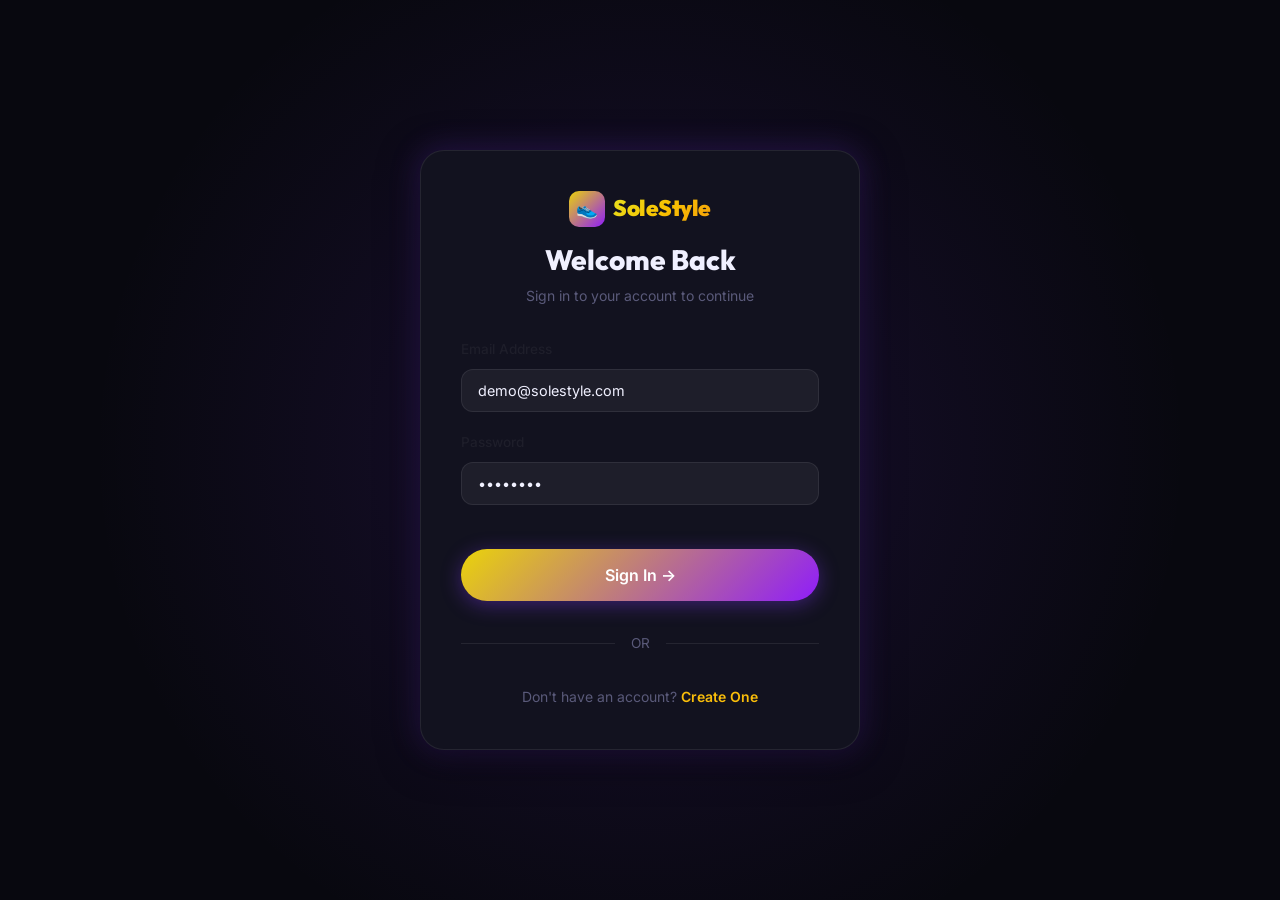
==== frontend/cart.html @ 06cd3f6c "Initial commit" ====
<!DOCTYPE html>
<html lang="en">
<head>
  <meta charset="UTF-8">
  <meta name="viewport" content="width=device-width, initial-scale=1.0">
  <title>SoleStyle — Step Into Style</title>
  <link rel="icon" href="data:image/svg+xml,<svg xmlns='http://www.w3.org/2000/svg' viewBox='0 0 100 100'><text y='.9em' font-size='90'>👟</text></svg>">
  <link rel="stylesheet" href="css/global.css">
  <link rel="stylesheet" href="css/navbar.css">
  <link rel="stylesheet" href="css/components.css">
  <style>
    .cart-layout {
      display: grid;
      grid-template-columns: 1fr 360px;
      gap: 2rem;
      margin-top: calc(var(--navbar-height) + 2rem);
      padding-bottom: 5rem;
    }

    .cart-items-list {
      display: flex;
      flex-direction: column;
      gap: 1.25rem;
    }

    @media (max-width: 900px) {
      .cart-layout { grid-template-columns: 1fr; }
    }
  </style>
</head>
<body>
  <!-- NAVBAR -->
  <nav class="navbar" id="navbar">
    <div class="container nav-inner">
      <a href="index.html" class="nav-brand"><div class="nav-brand-logo">👟</div><span class="nav-brand-name">SoleStyle</span></a>
      <div class="nav-search"><span class="nav-search-icon">🔍</span><input type="text" id="nav-search-input" class="nav-search-input" placeholder="Search shoes..."></div>
      <div class="nav-links">
        <a href="index.html" class="nav-link">Home</a>
        <a href="products.html" class="nav-link">Shop</a>
        <a href="products.html?category=men" class="nav-link">Men</a>
        <a href="products.html?category=women" class="nav-link">Women</a>
        <a href="products.html?is_new_arrival=true" class="nav-link">New Arrivals</a>
      </div>
      <div class="nav-actions">
        <a href="wishlist.html" class="nav-action-btn" title="Wishlist">❤️<span class="nav-badge" id="wishlist-badge" style="display:none">0</span></a>
        <a href="cart.html" class="nav-action-btn" title="Cart">🛒<span class="nav-badge" id="cart-badge" style="display:none">0</span></a>
        <div id="nav-user-area"></div>
        <button class="nav-hamburger" id="nav-hamburger"><span></span><span></span><span></span></button>
      </div>
    </div>
  </nav>
  <div class="nav-mobile" id="nav-mobile">
    <a href="index.html" class="nav-link">Home</a>
    <a href="products.html" class="nav-link">Shop All</a>
    <a href="wishlist.html" class="nav-link">❤️</a>
    <a href="cart.html" class="nav-link">🛒</a>
    <a href="orders.html" class="nav-link">Orders</a>
  </div>

  <div class="container">
    <div class="page-header" style="padding-bottom:1rem">
      <h1 style="font-family:'Outfit',sans-serif;font-weight:800">Your Shopping Cart</h1>
      <p style="color:var(--text-muted)">Review your selected items before proceeding to payment</p>
    </div>

    <div class="cart-layout">
      <!-- ITEMS -->
      <div>
        <div style="display:flex;justify-content:space-between;align-items:center;margin-bottom:1.25rem">
          <span id="items-count-label" style="font-weight:600;color:var(--text-secondary)">Cart Items</span>
          <button class="btn btn-ghost btn-sm" id="clear-cart-btn" style="color:var(--error);border-color:rgba(239,68,68,0.3)">Clear Cart</button>
        </div>

        <div class="cart-items-list" id="cart-items-list">
          <div class="skeleton" style="height:120px;border-radius:var(--radius-xl)"></div>
          <div class="skeleton" style="height:120px;border-radius:var(--radius-xl)"></div>
        </div>
      </div>

      <!-- SUMMARY -->
      <div>
        <div class="cart-summary">
          <div class="cart-summary-title">Order Summary</div>
          
          <div class="summary-row">
            <span>Subtotal</span>
            <span id="summary-subtotal">₹0</span>
          </div>
          <div class="summary-row">
            <span>Estimated Shipping</span>
            <span id="summary-shipping" style="color:var(--success)">FREE</span>
          </div>
          <div class="summary-row">
            <span>Taxes (Included)</span>
            <span>₹0</span>
          </div>

          <div class="divider"></div>

          <div class="summary-row total">
            <span>Total Amount</span>
            <span id="summary-total" style="color:var(--accent-secondary)">₹0</span>
          </div>

          <a href="checkout.html" class="btn btn-primary btn-block btn-lg" id="checkout-btn" style="margin-top:1.5rem">
            Proceed to Checkout →
          </a>

          <div style="text-align:center;margin-top:1.25rem">
            <a href="products.html" style="font-size:0.85rem;color:var(--text-muted)">← Continue Shopping</a>
          </div>
        </div>
      </div>
    </div>
  </div>

  <div id="toast-container"></div>

  <script src="js/api.js"></script>
  <script src="js/utils.js"></script>
  <script src="js/navbar.js"></script>
  <script>
    document.addEventListener('DOMContentLoaded', () => {
      initNavbar();
      if (requireAuth()) {
        loadCart();
      }
    });

    async function loadCart() {
      const container = document.getElementById('cart-items-list');
      try {
        const cart = await CartAPI.get();
        
        document.getElementById('items-count-label').textContent = `${cart.total_items} Item${cart.total_items !== 1 ? 's' : ''}`;
        document.getElementById('summary-subtotal').textContent = formatPrice(cart.subtotal);
        document.getElementById('summary-shipping').textContent = cart.subtotal >= 999 || cart.subtotal === 0 ? 'FREE' : formatPrice(99);
        const finalTotal = cart.subtotal >= 999 || cart.subtotal === 0 ? cart.subtotal : cart.subtotal + 99;
        document.getElementById('summary-total').textContent = formatPrice(finalTotal);

        if (!cart.items || cart.items.length === 0) {
          container.innerHTML = `
            <div class="empty-state">
              <div class="empty-icon">🛒</div>
              <h3>Your cart is empty</h3>
              <p>Looks like you haven't added any shoes yet.</p>
              <a href="products.html" class="btn btn-primary" style="margin-top:1.5rem">Explore Collection</a>
            </div>
          `;
          document.getElementById('checkout-btn').style.pointerEvents = 'none';
          document.getElementById('checkout-btn').style.opacity = '0.5';
          document.getElementById('clear-cart-btn').style.display = 'none';
          return;
        }

        document.getElementById('checkout-btn').style.pointerEvents = 'auto';
        document.getElementById('checkout-btn').style.opacity = '1';
        document.getElementById('clear-cart-btn').style.display = 'inline-block';

        container.innerHTML = cart.items.map(item => `
          <div class="cart-item">
            <img src="${item.image || FALLBACK_SHOE_IMAGE}" alt="${item.name}" class="cart-item-image" onerror="this.onerror=null;this.src=FALLBACK_SHOE_IMAGE">
            <div class="cart-item-details">
              <div class="cart-item-brand">${item.brand}</div>
              <h3 class="cart-item-name"><a href="product-detail.html?id=${item.product_id}">${item.name}</a></h3>
              <div class="cart-item-meta">
                <span>Size: <strong>${item.size}</strong></span>
                <span>Color: <strong>${item.color}</strong></span>
              </div>
              <div class="cart-item-actions">
                <div class="qty-control">
                  <button class="qty-btn" onclick="updateQty('${item.product_id}', '${item.size}', '${item.color}', ${item.quantity - 1})">-</button>
                  <span class="qty-display">${item.quantity}</span>
                  <button class="qty-btn" onclick="updateQty('${item.product_id}', '${item.size}', '${item.color}', ${item.quantity + 1})">+</button>
                </div>
                <div style="display:flex;align-items:center;gap:1.5rem">
                  <span style="font-family:'Outfit',sans-serif;font-weight:700;font-size:1.1rem;color:var(--text-primary)">${formatPrice(item.subtotal)}</span>
                  <button class="btn btn-ghost btn-sm" style="color:var(--error);padding:0.4rem 0.6rem" onclick="removeItem('${item.product_id}', '${item.size}', '${item.color}')" title="Remove">🗑️</button>
                </div>
              </div>
            </div>
          </div>
        `).join('');

      } catch (e) {
        container.innerHTML = `<div class="empty-state"><p>${e.message}</p></div>`;
      }
    }

    async function updateQty(productId, size, color, newQty) {
      if (newQty < 1) {
        return removeItem(productId, size, color);
      }
      try {
        await CartAPI.update(productId, size, color, newQty);
        await loadCart();
        updateCartBadge();
      } catch (e) {
        showToast(e.message, 'error');
      }
    }

    async function removeItem(productId, size, color) {
      try {
        await CartAPI.remove(productId, size, color);
        showToast('Item removed from cart', 'info');
        await loadCart();
        updateCartBadge();
      } catch (e) {
        showToast(e.message, 'error');
      }
    }

    document.getElementById('clear-cart-btn')?.addEventListener('click', async () => {
      if (!confirm('Are you sure you want to clear your cart?')) return;
      try {
        await CartAPI.clear();
        showToast('Cart cleared', 'info');
        await loadCart();
        updateCartBadge();
      } catch (e) {
        showToast(e.message, 'error');
      }
    });
  </script>
</body>
</html>
---- frontend/css/global.css ----
@import url('https://fonts.googleapis.com/css2?family=Outfit:wght@300;400;500;600;700;800;900&family=Inter:wght@300;400;500;600;700&display=swap');

/* ===== CSS CUSTOM PROPERTIES ===== */
:root {
  /* Colors */
  --bg-primary: #08080f;
  --bg-secondary: #0f0f1a;
  --bg-card: #12121f;
  --bg-card-hover: #1a1a2e;
  --bg-overlay: rgba(8, 8, 15, 0.85);

  /* Accent */
  --accent-primary: #eaea19;
  --accent-secondary: #fabe0a;
  --accent-gold: #f59e0b;
  --accent-gold-light: #fbbf24;
  --gradient-main: linear-gradient(135deg, #e5e221 0%, #f8c301 50%, #f59e0b 100%);
  --gradient-card: linear-gradient(145deg, rgba(124,58,237,0.15) 0%, rgba(168,85,247,0.05) 100%);
  --gradient-btn: linear-gradient(135deg, #ead30a, #8f1dfa);

  /* Text */
  --text-primary: #f0f0ff;
  --text-secondary: #a0a0c0;
  --text-muted: #5a5a7a;
  --text-accent: #c084fc;

  /* Border */
  --border: rgba(255, 255, 255, 0.08);
  --border-accent: rgba(124, 58, 237, 0.4);
  --border-glow: rgba(168, 85, 247, 0.5);

  /* Shadows */
  --shadow-sm: 0 2px 8px rgba(0, 0, 0, 0.3);
  --shadow-md: 0 4px 20px rgba(0, 0, 0, 0.4);
  --shadow-lg: 0 8px 40px rgba(0, 0, 0, 0.5);
  --shadow-glow: 0 0 30px rgba(124, 58, 237, 0.3);
  --shadow-glow-strong: 0 0 60px rgba(124, 58, 237, 0.5);
  --shadow-gold: 0 0 20px rgba(245, 158, 11, 0.3);

  /* Transitions */
  --transition-fast: 0.15s ease;
  --transition-med: 0.3s ease;
  --transition-slow: 0.5s ease;

  /* Border radius */
  --radius-sm: 8px;
  --radius-md: 12px;
  --radius-lg: 16px;
  --radius-xl: 24px;
  --radius-full: 9999px;

  /* Spacing */
  --container-max: 1400px;
  --navbar-height: 70px;

  /* Status */
  --success: #10b981;
  --warning: #f59e0b;
  --error: #ef4444;
  --info: #3b82f6;
}

/* ===== RESET & BASE ===== */
*, *::before, *::after {
  margin: 0;
  padding: 0;
  box-sizing: border-box;
}

html {
  scroll-behavior: smooth;
  font-size: 16px;
}

body {
  font-family: 'Inter', sans-serif;
  background-color: var(--bg-primary);
  color: var(--text-primary);
  line-height: 1.6;
  min-height: 100vh;
  overflow-x: hidden;
}

/* ===== SCROLLBAR ===== */
::-webkit-scrollbar { width: 6px; }
::-webkit-scrollbar-track { background: var(--bg-secondary); }
::-webkit-scrollbar-thumb { background: var(--accent-primary); border-radius: 3px; }
::-webkit-scrollbar-thumb:hover { background: var(--accent-secondary); }

/* ===== TYPOGRAPHY ===== */
h1, h2, h3, h4, h5, h6 {
  font-family: 'Outfit', sans-serif;
  font-weight: 700;
  line-height: 1.2;
  color: var(--text-primary);
}

h1 { font-size: clamp(2rem, 5vw, 4rem); }
h2 { font-size: clamp(1.5rem, 3vw, 2.5rem); }
h3 { font-size: clamp(1.2rem, 2vw, 1.8rem); }
h4 { font-size: 1.2rem; }
h5 { font-size: 1rem; }

p { color: var(--text-secondary); }
a { text-decoration: none; color: inherit; }
img { max-width: 100%; display: block; }
ul, ol { list-style: none; }

/* ===== CONTAINER ===== */
.container {
  width: 100%;
  max-width: var(--container-max);
  margin: 0 auto;
  padding: 0 1.5rem;
}

/* ===== SECTION ===== */
.section {
  padding: 5rem 0;
}

.section-header {
  text-align: center;
  margin-bottom: 3rem;
}

.section-badge {
  display: inline-block;
  padding: 0.4rem 1rem;
  background: rgba(124, 58, 237, 0.15);
  border: 1px solid var(--border-accent);
  border-radius: var(--radius-full);
  font-size: 0.75rem;
  font-weight: 600;
  color: var(--accent-secondary);
  letter-spacing: 1.5px;
  text-transform: uppercase;
  margin-bottom: 1rem;
}

.section-title {
  font-family: 'Outfit', sans-serif;
  font-size: clamp(1.8rem, 3vw, 2.5rem);
  font-weight: 800;
  margin-bottom: 0.75rem;
  background: var(--gradient-main);
  -webkit-background-clip: text;
  -webkit-text-fill-color: transparent;
  background-clip: text;
}

.section-subtitle {
  color: var(--text-secondary);
  font-size: 1rem;
  max-width: 500px;
  margin: 0 auto;
}

/* ===== GLASSMORPHISM ===== */
.glass {
  background: rgba(18, 18, 31, 0.7);
  backdrop-filter: blur(20px);
  -webkit-backdrop-filter: blur(20px);
  border: 1px solid var(--border);
  border-radius: var(--radius-lg);
}

.glass-strong {
  background: rgba(18, 18, 31, 0.9);
  backdrop-filter: blur(30px);
  -webkit-backdrop-filter: blur(30px);
  border: 1px solid rgba(124, 58, 237, 0.2);
}

/* ===== BUTTONS ===== */
.btn {
  display: inline-flex;
  align-items: center;
  justify-content: center;
  gap: 0.5rem;
  padding: 0.75rem 1.75rem;
  border: none;
  border-radius: var(--radius-full);
  font-family: 'Inter', sans-serif;
  font-size: 0.9rem;
  font-weight: 600;
  cursor: pointer;
  transition: all var(--transition-med);
  position: relative;
  overflow: hidden;
  white-space: nowrap;
  text-decoration: none;
}

.btn::before {
  content: '';
  position: absolute;
  inset: 0;
  background: rgba(255,255,255,0.1);
  opacity: 0;
  transition: opacity var(--transition-fast);
}
.btn:hover::before { opacity: 1; }

.btn-primary {
  background: var(--gradient-btn);
  color: #fff;
  box-shadow: 0 4px 20px rgba(124, 58, 237, 0.4);
}
.btn-primary:hover {
  transform: translateY(-2px);
  box-shadow: 0 8px 30px rgba(124, 58, 237, 0.6);
}

.btn-secondary {
  background: transparent;
  color: var(--text-primary);
  border: 1px solid var(--border-accent);
}
.btn-secondary:hover {
  background: rgba(124, 58, 237, 0.15);
  border-color: var(--border-glow);
  transform: translateY(-2px);
}

.btn-gold {
  background: linear-gradient(135deg, #f59e0b, #fbbf24);
  color: #000;
  box-shadow: 0 4px 20px rgba(245, 158, 11, 0.4);
}
.btn-gold:hover {
  transform: translateY(-2px);
  box-shadow: 0 8px 30px rgba(245, 158, 11, 0.6);
}

.btn-ghost {
  background: rgba(255,255,255,0.05);
  color: var(--text-secondary);
  border: 1px solid var(--border);
}
.btn-ghost:hover {
  background: rgba(255,255,255,0.1);
  color: var(--text-primary);
}

.btn-danger {
  background: rgba(239, 68, 68, 0.15);
  color: var(--error);
  border: 1px solid rgba(239, 68, 68, 0.3);
}
.btn-danger:hover {
  background: rgba(239, 68, 68, 0.25);
  transform: translateY(-1px);
}

.btn-sm { padding: 0.5rem 1.25rem; font-size: 0.8rem; }
.btn-lg { padding: 1rem 2.5rem; font-size: 1rem; }
.btn-icon { width: 2.5rem; height: 2.5rem; padding: 0; border-radius: 50%; }
.btn-block { width: 100%; }

.btn:disabled {
  opacity: 0.5;
  cursor: not-allowed;
  transform: none !important;
}

/* ===== BADGES ===== */
.badge {
  display: inline-flex;
  align-items: center;
  padding: 0.35rem 0.85rem;
  border-radius: var(--radius-full);
  font-size: 0.72rem;
  font-weight: 800;
  letter-spacing: 0.6px;
  text-transform: uppercase;
  background: rgba(10, 10, 20, 0.88);
  backdrop-filter: blur(12px);
  -webkit-backdrop-filter: blur(12px);
  box-shadow: 0 4px 14px rgba(0, 0, 0, 0.6);
  z-index: 2;
}

.badge-sale { color: #ff4d4d; border: 1.5px solid #ff4d4d; }
.badge-new { color: #10b981; border: 1.5px solid #10b981; }
.badge-featured { color: #fbbf24; border: 1.5px solid #fbbf24; }

/* ===== FORMS ===== */
.form-group {
  margin-bottom: 1.25rem;
}

.form-label {
  display: block;
  font-size: 0.85rem;
  font-weight: 500;
  color:  rgba(255,255,255,0.05);
  margin-bottom: 0.5rem;
}

.form-control {
  width: 100%;
  padding: 0.75rem 1rem;
  background: rgba(255,255,255,0.05);
  border: 1px solid var(--border);
  border-radius: var(--radius-md);
  color: var(--text-primary);
  font-family: 'Inter', sans-serif;
  font-size: 0.9rem;
  transition: all var(--transition-fast);
  outline: none;
}

.form-control:focus {
  border-color: var(--accent-primary);
  background-color: rgba(124, 58, 237, 0.08);
  box-shadow: 0 0 0 3px rgba(124, 58, 237, 0.15);
}

.form-control::placeholder { color: var(--bg-primary); }

select.form-control option {
    background-color: var(--bg-card);
    color: #ffffff;
}

select.form-control {
  cursor: pointer;
  appearance: none;
  background-image: url("data:image/svg+xml,%3Csvg xmlns='http://www.w3.org/2000/svg' width='12' height='8' viewBox='0 0 12 8'%3E%3Cpath d='M1 1l5 5 5-5' stroke='%237c3aed' stroke-width='2' fill='none' stroke-linecap='round'/%3E%3C/svg%3E");
  background-repeat: no-repeat;
  background-position: right 1rem center;
  padding-right: 2.5rem;
  background-color: rgba(255,255,255,0.05)
}

/* ===== DIVIDER ===== */
.divider {
  height: 1px;
  background: var(--border);
  margin: 1.5rem 0;
}

.divider-text {
  display: flex;
  align-items: center;
  gap: 1rem;
  color: var(--text-muted);
  font-size: 0.85rem;
}
.divider-text::before, .divider-text::after {
  content: '';
  flex: 1;
  height: 1px;
  background: var(--border);
}

/* ===== LOADING STATES ===== */
.skeleton {
  background: linear-gradient(90deg, var(--bg-card) 25%, rgba(255,255,255,0.05) 50%, var(--bg-card) 75%);
  background-size: 200% 100%;
  animation: skeleton-shimmer 1.5s infinite;
  border-radius: var(--radius-md);
}

@keyframes skeleton-shimmer {
  0% { background-position: 200% 0; }
  100% { background-position: -200% 0; }
}

.spinner {
  width: 2rem;
  height: 2rem;
  border: 2px solid var(--border);
  border-top-color: var(--accent-primary);
  border-radius: 50%;
  animation: spin 0.8s linear infinite;
}

@keyframes spin {
  to { transform: rotate(360deg); }
}

/* ===== EMPTY STATE ===== */
.empty-state {
  text-align: center;
  padding: 4rem 2rem;
  color: var(--text-muted);
}
.empty-state .empty-icon {
  font-size: 4rem;
  margin-bottom: 1rem;
  opacity: 0.4;
}
.empty-state h3 {
  color: var(--text-secondary);
  margin-bottom: 0.5rem;
}

/* ===== TOAST NOTIFICATIONS ===== */
#toast-container {
  position: fixed;
  bottom: 2rem;
  right: 2rem;
  z-index: 10000;
  display: flex;
  flex-direction: column;
  gap: 0.75rem;
  pointer-events: none;
}

.toast {
  display: flex;
  align-items: center;
  gap: 0.75rem;
  padding: 1rem 1.25rem;
  background: var(--bg-card);
  border: 1px solid var(--border);
  border-radius: var(--radius-md);
  box-shadow: var(--shadow-lg);
  backdrop-filter: blur(20px);
  pointer-events: all;
  min-width: 280px;
  max-width: 380px;
  animation: toast-slide-in 0.4s cubic-bezier(0.34, 1.56, 0.64, 1);
  transition: all var(--transition-med);
}

.toast.toast-out {
  animation: toast-slide-out 0.3s ease forwards;
}

.toast-icon { font-size: 1.25rem; flex-shrink: 0; }
.toast-message { font-size: 0.875rem; font-weight: 500; color: var(--text-primary); flex: 1; }

.toast-success { border-left: 3px solid var(--success); }
.toast-error { border-left: 3px solid var(--error); }
.toast-warning { border-left: 3px solid var(--warning); }
.toast-info { border-left: 3px solid var(--info); }

@keyframes toast-slide-in {
  from { transform: translateX(120%); opacity: 0; }
  to { transform: translateX(0); opacity: 1; }
}

@keyframes toast-slide-out {
  to { transform: translateX(120%); opacity: 0; }
}

/* ===== MODAL ===== */
.modal-overlay {
  position: fixed;
  inset: 0;
  background: rgba(0,0,0,0.7);
  backdrop-filter: blur(8px);
  z-index: 5000;
  display: flex;
  align-items: center;
  justify-content: center;
  padding: 1rem;
  opacity: 0;
  visibility: hidden;
  transition: all var(--transition-med);
}

.modal-overlay.active {
  opacity: 1;
  visibility: visible;
}

.modal {
  background: var(--bg-card);
  border: 1px solid var(--border);
  border-radius: var(--radius-xl);
  padding: 2rem;
  width: 100%;
  max-width: 500px;
  box-shadow: var(--shadow-lg), var(--shadow-glow);
  transform: scale(0.9) translateY(20px);
  transition: transform var(--transition-med);
}

.modal-overlay.active .modal {
  transform: scale(1) translateY(0);
}

.modal-header {
  display: flex;
  align-items: center;
  justify-content: space-between;
  margin-bottom: 1.5rem;
}

.modal-close {
  background: none;
  border: none;
  color: var(--text-muted);
  cursor: pointer;
  font-size: 1.25rem;
  padding: 0.25rem;
  border-radius: 50%;
  transition: all var(--transition-fast);
}
.modal-close:hover { color: var(--text-primary); background: rgba(255,255,255,0.08); }

/* ===== STAR RATING ===== */
.stars {
  display: inline-flex;
  gap: 2px;
  color: var(--accent-gold);
}
.star-empty { color: var(--text-muted); }

/* ===== PAGE HEADER ===== */
.page-header {
  padding: 6rem 0 3rem;
  text-align: center;
  position: relative;
  overflow: hidden;
}

.page-header::before {
  content: '';
  position: absolute;
  top: 0;
  left: 50%;
  transform: translateX(-50%);
  width: 600px;
  height: 300px;
  background: radial-gradient(ellipse at center, rgba(124,58,237,0.15) 0%, transparent 70%);
  pointer-events: none;
}

/* ===== BREADCRUMB ===== */
.breadcrumb {
  display: flex;
  align-items: center;
  gap: 0.5rem;
  font-size: 0.85rem;
  color: var(--text-muted);
  margin-bottom: 1rem;
  justify-content: center;
}
.breadcrumb a { color: var(--text-muted); transition: color var(--transition-fast); }
.breadcrumb a:hover { color: var(--accent-secondary); }
.breadcrumb span { color: var(--text-primary); }

/* ===== GRID ===== */
.grid-2 { display: grid; grid-template-columns: repeat(2, 1fr); gap: 1.5rem; }
.grid-3 { display: grid; grid-template-columns: repeat(3, 1fr); gap: 1.5rem; }
.grid-4 { display: grid; grid-template-columns: repeat(4, 1fr); gap: 1.5rem; }

/* ===== PRICE DISPLAY ===== */
.price-group {
  display: flex;
  align-items: baseline;
  gap: 0.5rem;
  flex-wrap: wrap;
}
.price-current {
  font-size: 1.25rem;
  font-weight: 700;
  font-family: 'Outfit', sans-serif;
  color: var(--text-primary);
}
.price-original {
  font-size: 0.9rem;
  color: var(--text-muted);
  text-decoration: line-through;
}
.price-discount {
  font-size: 0.8rem;
  font-weight: 600;
  color: var(--success);
}

/* ===== STATUS BADGES ===== */
.status-confirmed { color: var(--info); background: rgba(59,130,246,0.1); border: 1px solid rgba(59,130,246,0.3); }
.status-shipped { color: var(--accent-gold); background: rgba(245,158,11,0.1); border: 1px solid rgba(245,158,11,0.3); }
.status-delivered { color: var(--success); background: rgba(16,185,129,0.1); border: 1px solid rgba(16,185,129,0.3); }
.status-cancelled { color: var(--error); background: rgba(239,68,68,0.1); border: 1px solid rgba(239,68,68,0.3); }
.status-pending { color: var(--text-secondary); background: rgba(160,160,192,0.1); border: 1px solid rgba(160,160,192,0.3); }

/* ===== FOOTER ===== */
footer {
  background: var(--bg-secondary);
  border-top: 1px solid var(--border);
  padding: 4rem 0 2rem;
  margin-top: 5rem;
}

.footer-grid {
  display: grid;
  grid-template-columns: 2fr 1fr 1fr 1fr;
  gap: 3rem;
  margin-bottom: 3rem;
}

.footer-brand h3 {
  font-family: 'Outfit', sans-serif;
  font-size: 1.75rem;
  font-weight: 900;
  background: var(--gradient-main);
  -webkit-background-clip: text;
  -webkit-text-fill-color: transparent;
  background-clip: text;
  margin-bottom: 0.75rem;
}

.footer-brand p {
  color: var(--text-muted);
  font-size: 0.9rem;
  line-height: 1.7;
  max-width: 280px;
}

.footer-col h4 {
  font-size: 0.9rem;
  font-weight: 600;
  color: var(--text-primary);
  text-transform: uppercase;
  letter-spacing: 1px;
  margin-bottom: 1.25rem;
}

.footer-col ul li { margin-bottom: 0.6rem; }
.footer-col ul li a {
  color: var(--text-muted);
  font-size: 0.875rem;
  transition: color var(--transition-fast);
}
.footer-col ul li a:hover { color: var(--accent-secondary); }

.footer-bottom {
  border-top: 1px solid var(--border);
  padding-top: 2rem;
  display: flex;
  align-items: center;
  justify-content: space-between;
  color: var(--text-muted);
  font-size: 0.8rem;
  flex-wrap: wrap;
  gap: 1rem;
}

/* ===== RESPONSIVE ===== */
@media (max-width: 1024px) {
  .footer-grid { grid-template-columns: 1fr 1fr; gap: 2rem; }
  .grid-4 { grid-template-columns: repeat(2, 1fr); }
}

@media (max-width: 768px) {
  .grid-2, .grid-3 { grid-template-columns: 1fr; }
  .footer-grid { grid-template-columns: 1fr; }
  .footer-bottom { flex-direction: column; text-align: center; }
  .section { padding: 3rem 0; }
}

/* ===== ANIMATIONS ===== */
@keyframes fade-in-up {
  from { opacity: 0; transform: translateY(30px); }
  to { opacity: 1; transform: translateY(0); }
}

@keyframes fade-in {
  from { opacity: 0; }
  to { opacity: 1; }
}

@keyframes float {
  0%, 100% { transform: translateY(0); }
  50% { transform: translateY(-10px); }
}

@keyframes pulse-glow {
  0%, 100% { box-shadow: 0 0 20px rgba(124,58,237,0.3); }
  50% { box-shadow: 0 0 40px rgba(124,58,237,0.6); }
}

.animate-fade-up {
  animation: fade-in-up 0.6s ease forwards;
}

.animate-float {
  animation: float 3s ease-in-out infinite;
}
---- frontend/css/navbar.css ----
/* ===== NAVBAR ===== */
.navbar {
  position: fixed;
  top: 0;
  left: 0;
  right: 0;
  z-index: 1000;
  height: var(--navbar-height);
  background: rgba(8, 8, 15, 0.85);
  backdrop-filter: blur(24px);
  -webkit-backdrop-filter: blur(24px);
  border-bottom: 1px solid var(--border);
  transition: all var(--transition-med);
}

.navbar.scrolled {
  background: rgba(8, 8, 15, 0.97);
  box-shadow: 0 4px 30px rgba(0, 0, 0, 0.5);
}

.nav-inner {
  height: 100%;
  display: flex;
  align-items: center;
  justify-content: space-between;
  gap: 2rem;
}

/* Brand */
.nav-brand {
  display: flex;
  align-items: center;
  gap: 0.5rem;
  text-decoration: none;
  flex-shrink: 0;
}

.nav-brand-logo {
  width: 36px;
  height: 36px;
  background: var(--gradient-btn);
  border-radius: 10px;
  display: flex;
  align-items: center;
  justify-content: center;
  font-size: 1.1rem;
}

.nav-brand-name {
  font-family: 'Outfit', sans-serif;
  font-size: 1.4rem;
  font-weight: 900;
  background: var(--gradient-main);
  -webkit-background-clip: text;
  -webkit-text-fill-color: transparent;
  background-clip: text;
  letter-spacing: -0.5px;
}

/* Search */
.nav-search {
  flex: 1;
  max-width: 420px;
  position: relative;
}

.nav-search-input {
  width: 100%;
  padding: 0.6rem 1rem 0.6rem 2.75rem;
  background: rgba(255,255,255,0.05);
  border: 1px solid var(--border);
  border-radius: var(--radius-full);
  color: var(--text-primary);
  font-size: 0.875rem;
  font-family: 'Inter', sans-serif;
  transition: all var(--transition-fast);
  outline: none;
}

.nav-search-input:focus {
  border-color: var(--accent-primary);
  background: rgba(124, 58, 237, 0.08);
  box-shadow: 0 0 0 3px rgba(124, 58, 237, 0.12);
}

.nav-search-icon {
  position: absolute;
  left: 0.9rem;
  top: 50%;
  transform: translateY(-50%);
  color: var(--text-muted);
  font-size: 0.9rem;
  pointer-events: none;
}

/* Nav Links */
.nav-links {
  display: flex;
  align-items: center;
  gap: 0.25rem;
}

.nav-link {
  padding: 0.5rem 0.9rem;
  color: var(--text-secondary);
  font-size: 0.875rem;
  font-weight: 500;
  border-radius: var(--radius-md);
  transition: all var(--transition-fast);
  position: relative;
}

.nav-link:hover, .nav-link.active {
  color: var(--text-primary);
  background: rgba(255,255,255,0.06);
}

.nav-link.active::after {
  content: '';
  position: absolute;
  bottom: 4px;
  left: 50%;
  transform: translateX(-50%);
  width: 4px;
  height: 4px;
  background: var(--accent-secondary);
  border-radius: 50%;
}

/* Nav Actions */
.nav-actions {
  display: flex;
  align-items: center;
  gap: 0.5rem;
}

.nav-action-btn {
  position: relative;
  width: 40px;
  height: 40px;
  display: flex;
  align-items: center;
  justify-content: center;
  background: rgba(255,255,255,0.04);
  border: 1px solid var(--border);
  border-radius: var(--radius-md);
  color: var(--text-secondary);
  font-size: 1rem;
  cursor: pointer;
  transition: all var(--transition-fast);
  text-decoration: none;
}

.nav-action-btn:hover {
  color: var(--text-primary);
  background: rgba(255,255,255,0.09);
  border-color: var(--border-accent);
}

.nav-badge {
  position: absolute;
  top: -5px;
  right: -5px;
  min-width: 18px;
  height: 18px;
  background: var(--gradient-btn);
  border-radius: 10px;
  font-size: 0.65rem;
  font-weight: 700;
  color: #fff;
  display: flex;
  align-items: center;
  justify-content: center;
  padding: 0 4px;
  border: 2px solid var(--bg-primary);
  transition: transform var(--transition-fast);
}

.nav-action-btn:hover .nav-badge {
  transform: scale(1.2);
}

/* User menu */
.nav-user-menu {
  position: relative;
}

.nav-user-btn {
  display: flex;
  align-items: center;
  gap: 0.5rem;
  padding: 0.4rem 0.75rem;
  background: rgba(124,58,237,0.12);
  border: 1px solid var(--border-accent);
  border-radius: var(--radius-full);
  color: var(--text-primary);
  font-size: 0.85rem;
  font-weight: 500;
  cursor: pointer;
  transition: all var(--transition-fast);
}

.nav-user-btn:hover {
  background: rgba(124,58,237,0.25);
  box-shadow: var(--shadow-glow);
}

.nav-user-avatar {
  width: 28px;
  height: 28px;
  background: var(--gradient-btn);
  border-radius: 50%;
  display: flex;
  align-items: center;
  justify-content: center;
  font-size: 0.75rem;
  font-weight: 700;
  color: #fff;
}

.nav-dropdown {
  position: absolute;
  top: calc(100% + 0.75rem);
  right: 0;
  background: var(--bg-card);
  border: 1px solid var(--border);
  border-radius: var(--radius-lg);
  padding: 0.5rem;
  min-width: 180px;
  box-shadow: var(--shadow-lg);
  opacity: 0;
  visibility: hidden;
  transform: translateY(-10px);
  transition: all var(--transition-fast);
  z-index: 100;
}

.nav-user-menu:hover .nav-dropdown,
.nav-user-menu.open .nav-dropdown {
  opacity: 1;
  visibility: visible;
  transform: translateY(0);
}

.nav-dropdown-item {
  display: flex;
  align-items: center;
  gap: 0.65rem;
  padding: 0.6rem 0.85rem;
  color: var(--text-secondary);
  font-size: 0.875rem;
  border-radius: var(--radius-sm);
  transition: all var(--transition-fast);
  cursor: pointer;
}

.nav-dropdown-item:hover {
  color: var(--text-primary);
  background: rgba(255,255,255,0.06);
}

.nav-dropdown-divider {
  height: 1px;
  background: var(--border);
  margin: 0.3rem 0;
}

/* Auth buttons (when not logged in) */
.nav-auth-btns {
  display: flex;
  align-items: center;
  gap: 0.5rem;
}

/* Hamburger */
.nav-hamburger {
  display: none;
  flex-direction: column;
  gap: 5px;
  cursor: pointer;
  padding: 0.25rem;
  background: none;
  border: none;
}

.nav-hamburger span {
  display: block;
  width: 22px;
  height: 2px;
  background: var(--text-primary);
  border-radius: 2px;
  transition: all var(--transition-fast);
}

.nav-hamburger.open span:nth-child(1) { transform: rotate(45deg) translate(5px, 5px); }
.nav-hamburger.open span:nth-child(2) { opacity: 0; }
.nav-hamburger.open span:nth-child(3) { transform: rotate(-45deg) translate(5px, -5px); }

/* Mobile Menu */
.nav-mobile {
  position: fixed;
  inset: var(--navbar-height) 0 0 0;
  background: rgba(8, 8, 15, 0.97);
  backdrop-filter: blur(24px);
  z-index: 999;
  padding: 2rem 1.5rem;
  display: flex;
  flex-direction: column;
  gap: 1rem;
  transform: translateX(100%);
  transition: transform var(--transition-med);
  overflow-y: auto;
}

.nav-mobile.open {
  transform: translateX(0);
}

.nav-mobile .nav-link {
  font-size: 1.1rem;
  padding: 0.75rem 1rem;
  border-radius: var(--radius-md);
  width: 100%;
}

@media (max-width: 1024px) {
  .nav-links { display: none; }
  .nav-search { max-width: 280px; }
}

@media (max-width: 768px) {
  .nav-search { display: none; }
  .nav-hamburger { display: flex; }
  .nav-auth-btns .btn-secondary { display: none; }
}
---- frontend/css/components.css ----
/* ===== PRODUCT CARD ===== */
.product-card {
  background: var(--bg-card);
  border: 1px solid var(--border);
  border-radius: var(--radius-xl);
  overflow: hidden;
  transition: all var(--transition-med);
  position: relative;
  display: flex;
  flex-direction: column;
  cursor: pointer;
}

.product-card:hover {
  border-color: var(--border-accent);
  transform: translateY(-6px);
  box-shadow: var(--shadow-glow), 0 20px 40px rgba(0,0,0,0.4);
}

.product-card-image {
  position: relative;
  aspect-ratio: 1;
  overflow: hidden;
  background: var(--bg-secondary);
}

.product-card-image img {
  width: 100%;
  height: 100%;
  object-fit: cover;
  transition: transform 0.5s ease;
}

.product-card:hover .product-card-image img {
  transform: scale(1.08);
}

.product-card-badges {
  position: absolute;
  top: 0.75rem;
  left: 0.75rem;
  display: flex;
  flex-direction: column;
  gap: 0.35rem;
  z-index: 1;
}

.product-card-actions {
  position: absolute;
  top: 0.75rem;
  right: 0.75rem;
  display: flex;
  flex-direction: column;
  gap: 0.5rem;
  opacity: 0;
  transform: translateX(10px);
  transition: all var(--transition-med);
  z-index: 1;
}

.product-card:hover .product-card-actions {
  opacity: 1;
  transform: translateX(0);
}

.product-action-btn {
  width: 36px;
  height: 36px;
  background: rgba(18, 18, 31, 0.85);
  border: 1px solid var(--border);
  border-radius: 50%;
  display: flex;
  align-items: center;
  justify-content: center;
  color: var(--text-secondary);
  font-size: 0.9rem;
  cursor: pointer;
  transition: all var(--transition-fast);
  backdrop-filter: blur(10px);
  text-decoration: none;
}

.product-action-btn:hover {
  color: var(--accent-secondary);
  border-color: var(--border-accent);
  background: rgba(124, 58, 237, 0.15);
}

.product-action-btn.wishlisted {
  color: #ef4444;
  border-color: rgba(239,68,68,0.4);
  background: rgba(239,68,68,0.1);
}

.product-card-body {
  padding: 1rem 1.25rem 1.25rem;
  flex: 1;
  display: flex;
  flex-direction: column;
  gap: 0.5rem;
}

.product-card-brand {
  font-size: 0.75rem;
  font-weight: 600;
  color: var(--accent-secondary);
  text-transform: uppercase;
  letter-spacing: 1px;
}

.product-card-name {
  font-family: 'Outfit', sans-serif;
  font-size: 1rem;
  font-weight: 600;
  color: var(--text-primary);
  white-space: nowrap;
  overflow: hidden;
  text-overflow: ellipsis;
}

.product-card-rating {
  display: flex;
  align-items: center;
  gap: 0.4rem;
  font-size: 0.8rem;
  color: var(--text-muted);
}

.product-card-sizes {
  display: flex;
  flex-wrap: wrap;
  gap: 0.3rem;
  margin-top: 0.25rem;
}

.size-pill {
  padding: 0.2rem 0.55rem;
  font-size: 0.7rem;
  font-weight: 500;
  background: rgba(255,255,255,0.04);
  border: 1px solid var(--border);
  border-radius: 4px;
  color: var(--text-muted);
  cursor: pointer;
  transition: all var(--transition-fast);
}

.size-pill:hover, .size-pill.selected {
  background: rgba(124, 58, 237, 0.15);
  border-color: var(--accent-primary);
  color: var(--accent-secondary);
}

.product-card-footer {
  display: flex;
  align-items: center;
  justify-content: space-between;
  margin-top: auto;
  padding-top: 0.75rem;
  border-top: 1px solid var(--border);
}

.product-card-add-btn {
  width: 36px;
  height: 36px;
  background: var(--gradient-btn);
  border: none;
  border-radius: 50%;
  display: flex;
  align-items: center;
  justify-content: center;
  color: #fff;
  font-size: 1.1rem;
  cursor: pointer;
  transition: all var(--transition-fast);
  box-shadow: 0 4px 15px rgba(124,58,237,0.4);
}

.product-card-add-btn:hover {
  transform: scale(1.15);
  box-shadow: 0 6px 20px rgba(124,58,237,0.6);
}

/* ===== PRODUCTS GRID ===== */
.products-grid {
  display: grid;
  grid-template-columns: repeat(auto-fill, minmax(260px, 1fr));
  gap: 1.5rem;
}

/* ===== FILTER SIDEBAR ===== */
.filter-sidebar {
  background: var(--bg-card);
  border: 1px solid var(--border);
  border-radius: var(--radius-xl);
  padding: 1.5rem;
  position: sticky;
  top: calc(var(--navbar-height) + 1.5rem);
  max-height: calc(100vh - var(--navbar-height) - 3rem);
  overflow-y: auto;
}

.filter-title {
  font-family: 'Outfit', sans-serif;
  font-size: 1rem;
  font-weight: 700;
  color: var(--text-primary);
  margin-bottom: 1.25rem;
  display: flex;
  align-items: center;
  justify-content: space-between;
}

.filter-section {
  margin-bottom: 1.5rem;
  padding-bottom: 1.5rem;
  border-bottom: 1px solid var(--border);
}

.filter-section:last-child {
  border-bottom: none;
  margin-bottom: 0;
}

.filter-section-title {
  font-size: 0.8rem;
  font-weight: 600;
  color: var(--text-secondary);
  text-transform: uppercase;
  letter-spacing: 1px;
  margin-bottom: 0.75rem;
}

.price-range-inputs {
    display: grid;
    grid-template-columns: minmax(0, 1fr) auto minmax(0, 1fr);
    align-items: center;
    gap: 8px;
    width: 100%;
    box-sizing: border-box;
}

.price-range-inputs input {
    width: 100%;
    min-width: 0;
    max-width: 100%;
    box-sizing: border-box;
}

.price-range-inputs span {
    flex-shrink: 0;
}

#apply-price {
    width: 100%;
    max-width: 100%;
    box-sizing: border-box;
}

.filter-option {
  display: flex;
  align-items: center;
  gap: 0.6rem;
  padding: 0.4rem 0;
  cursor: pointer;
  transition: color var(--transition-fast);
}

.filter-option:hover { color: var(--accent-secondary); }

.filter-option input[type="checkbox"],
.filter-option input[type="radio"] {
  width: 16px;
  height: 16px;
  accent-color: var(--accent-primary);
  cursor: pointer;
}

.filter-option label {
  font-size: 0.875rem;
  color: var(--text-secondary);
  cursor: pointer;
  flex: 1;
}

.filter-option input:checked + label { color: var(--text-primary); }

/* Price Range */
.price-range-inputs {
  display: flex;
  gap: 0.5rem;
  align-items: center;
  margin-top: 0.5rem;
}

.price-range-inputs input {
  flex: 1;
  padding: 0.5rem;
  background: rgba(255,255,255,0.04);
  border: 1px solid var(--border);
  border-radius: var(--radius-sm);
  color: var(--text-primary);
  font-size: 0.8rem;
  outline: none;
  text-align: center;
  transition: border-color var(--transition-fast);
}

.price-range-inputs input:focus { border-color: var(--accent-primary); }

/* Size grid filter */
.size-filter-grid {
  display: grid;
  grid-template-columns: repeat(4, 1fr);
  gap: 0.4rem;
}

.size-filter-btn {
  padding: 0.4rem;
  text-align: center;
  font-size: 0.8rem;
  font-weight: 500;
  background: rgba(255,255,255,0.04);
  border: 1px solid var(--border);
  border-radius: var(--radius-sm);
  color: var(--text-secondary);
  cursor: pointer;
  transition: all var(--transition-fast);
}

.size-filter-btn:hover, .size-filter-btn.active {
  background: rgba(124,58,237,0.15);
  border-color: var(--accent-primary);
  color: var(--accent-secondary);
}

/* ===== ORDER CARD ===== */
.order-card {
  background: var(--bg-card);
  border: 1px solid var(--border);
  border-radius: var(--radius-xl);
  padding: 1.5rem;
  transition: all var(--transition-med);
}

.order-card:hover {
  border-color: var(--border-accent);
  box-shadow: var(--shadow-glow);
}

.order-card-header {
  display: flex;
  align-items: center;
  justify-content: space-between;
  margin-bottom: 1rem;
  flex-wrap: wrap;
  gap: 0.75rem;
}

.order-id {
  font-family: 'Outfit', sans-serif;
  font-size: 0.875rem;
  font-weight: 600;
  color: var(--accent-secondary);
}

.order-date {
  font-size: 0.8rem;
  color: var(--text-muted);
}

.order-status {
  padding: 0.3rem 0.85rem;
  border-radius: var(--radius-full);
  font-size: 0.75rem;
  font-weight: 600;
  text-transform: uppercase;
  letter-spacing: 0.5px;
}

.order-items-preview {
  display: flex;
  gap: 0.5rem;
  margin-bottom: 1rem;
  overflow: hidden;
}

.order-item-thumb {
  width: 60px;
  height: 60px;
  border-radius: var(--radius-md);
  object-fit: cover;
  background: var(--bg-secondary);
  border: 1px solid var(--border);
  flex-shrink: 0;
}

.order-card-footer {
  display: flex;
  align-items: center;
  justify-content: space-between;
  padding-top: 1rem;
  border-top: 1px solid var(--border);
  flex-wrap: wrap;
  gap: 0.75rem;
}

/* ===== CART ===== */
.cart-item {
  display: flex;
  gap: 1.25rem;
  padding: 1.25rem;
  background: var(--bg-card);
  border: 1px solid var(--border);
  border-radius: var(--radius-xl);
  align-items: flex-start;
  transition: all var(--transition-med);
}

.cart-item:hover {
  border-color: var(--border-accent);
}

.cart-item-image {
  width: 90px;
  height: 90px;
  border-radius: var(--radius-md);
  object-fit: cover;
  background: var(--bg-secondary);
  flex-shrink: 0;
}

.cart-item-details {
  flex: 1;
  min-width: 0;
}

.cart-item-brand {
  font-size: 0.75rem;
  font-weight: 600;
  color: var(--accent-secondary);
  text-transform: uppercase;
  letter-spacing: 1px;
}

.cart-item-name {
  font-family: 'Outfit', sans-serif;
  font-size: 1rem;
  font-weight: 600;
  color: var(--text-primary);
  margin: 0.2rem 0 0.4rem;
}

.cart-item-meta {
  font-size: 0.8rem;
  color: var(--text-muted);
  display: flex;
  gap: 1rem;
}

.cart-item-actions {
  display: flex;
  align-items: center;
  justify-content: space-between;
  margin-top: 0.75rem;
  flex-wrap: wrap;
  gap: 0.75rem;
}

/* Quantity control */
.qty-control {
  display: flex;
  align-items: center;
  gap: 0;
  background: rgba(255,255,255,0.04);
  border: 1px solid var(--border);
  border-radius: var(--radius-md);
  overflow: hidden;
}

.qty-btn {
  width: 32px;
  height: 32px;
  display: flex;
  align-items: center;
  justify-content: center;
  background: none;
  border: none;
  color: var(--text-secondary);
  cursor: pointer;
  font-size: 1rem;
  transition: all var(--transition-fast);
}

.qty-btn:hover {
  background: rgba(124,58,237,0.15);
  color: var(--accent-secondary);
}

.qty-display {
  min-width: 36px;
  text-align: center;
  font-weight: 600;
  font-size: 0.9rem;
  color: var(--text-primary);
  border-left: 1px solid var(--border);
  border-right: 1px solid var(--border);
  line-height: 32px;
}

/* Cart summary */
.cart-summary {
  background: var(--bg-card);
  border: 1px solid var(--border);
  border-radius: var(--radius-xl);
  padding: 1.5rem;
  position: sticky;
  top: calc(var(--navbar-height) + 1.5rem);
}

.cart-summary-title {
  font-family: 'Outfit', sans-serif;
  font-size: 1.1rem;
  font-weight: 700;
  margin-bottom: 1.25rem;
}

.summary-row {
  display: flex;
  justify-content: space-between;
  padding: 0.5rem 0;
  font-size: 0.9rem;
  color: var(--text-secondary);
}

.summary-row.total {
  border-top: 1px solid var(--border);
  margin-top: 0.5rem;
  padding-top: 1rem;
  font-size: 1.1rem;
  font-weight: 700;
  color: var(--text-primary);
}

/* ===== CHECKOUT ===== */
.checkout-section-title {
  font-family: 'Outfit', sans-serif;
  font-size: 1.1rem;
  font-weight: 700;
  margin-bottom: 1.25rem;
  display: flex;
  align-items: center;
  gap: 0.5rem;
  font: var(--text-primary);
}

.checkout-section-title .step-num {
  width: 28px;
  height: 28px;
  background: var(--gradient-btn);
  border-radius: 50%;
  display: flex;
  align-items: center;
  justify-content: center;
  font-size: 0.8rem;
  font-weight: 700;
  color: #fff;
  flex-shrink: 0;
}

/* ===== WISHLIST ===== */
.wishlist-grid {
  display: grid;
  grid-template-columns: repeat(auto-fill, minmax(240px, 1fr));
  gap: 1.5rem;
}

/* ===== PROFILE PILLS ===== */
.info-pill {
  display: flex;
  align-items: center;
  gap: 0.6rem;
  padding: 0.6rem 1rem;
  background: rgba(255,255,255,0.03);
  border: 1px solid var(--border);
  border-radius: var(--radius-md);
  font-size: 0.875rem;
  color: var(--text-secondary);
}

.info-pill .icon { color: var(--accent-secondary); }

@media (max-width: 768px) {
  .products-grid {
    grid-template-columns: repeat(2, 1fr);
    gap: 1rem;
  }

  .cart-item {
    flex-direction: column;
  }

  .cart-item-image {
    width: 100%;
    height: 180px;
  }

  .wishlist-grid {
    grid-template-columns: repeat(2, 1fr);
    gap: 1rem;
  }
}

@media (max-width: 480px) {
  .products-grid {
    grid-template-columns: 1fr;
  }
}
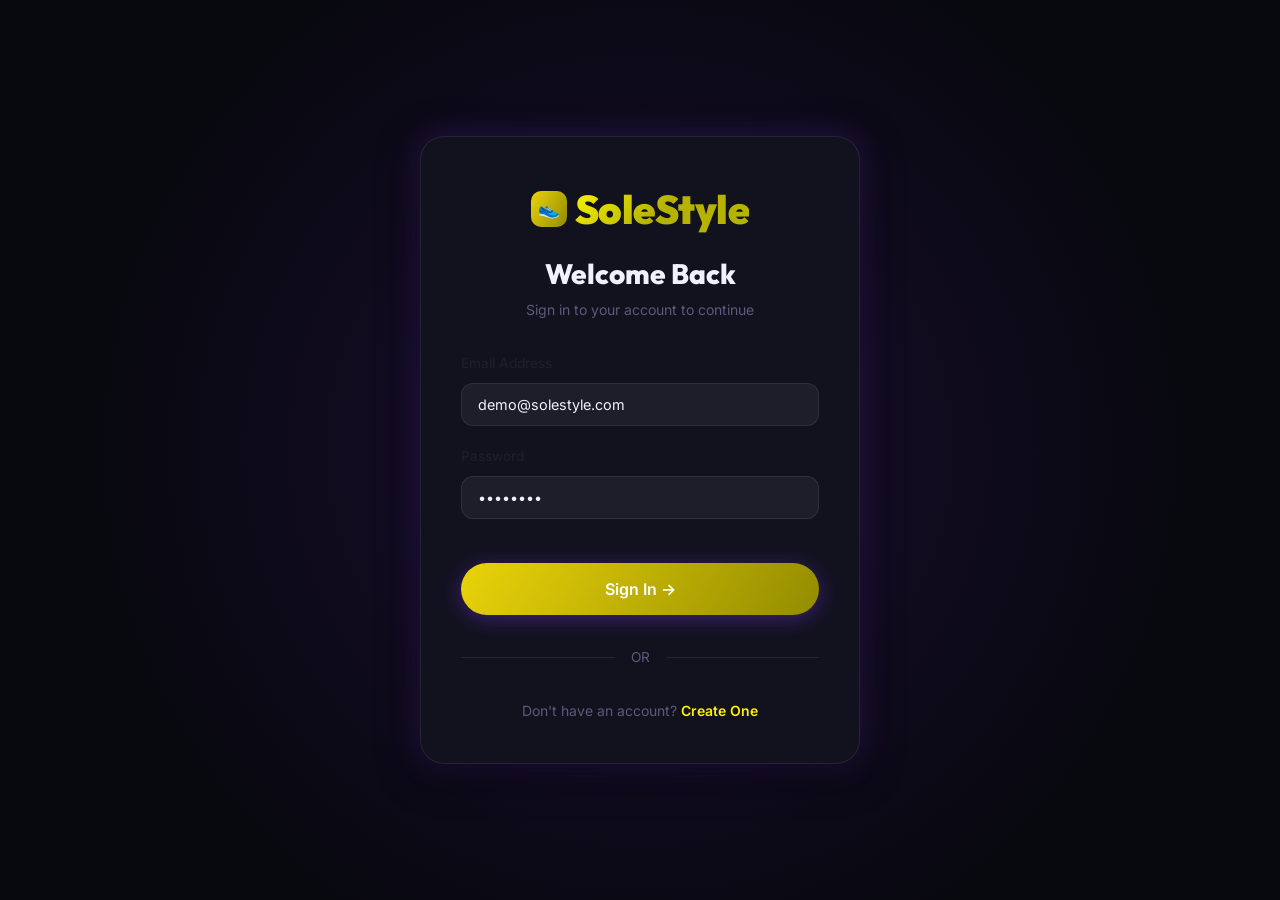
==== commit 500ed6e6: "add new files" ====
--- a/frontend/cart.html
+++ b/frontend/cart.html
@@ -4,7 +4,6 @@
   <meta charset="UTF-8">
   <meta name="viewport" content="width=device-width, initial-scale=1.0">
   <title>SoleStyle — Step Into Style</title>
-  <link rel="icon" href="data:image/svg+xml,<svg xmlns='http://www.w3.org/2000/svg' viewBox='0 0 100 100'><text y='.9em' font-size='90'>👟</text></svg>">
   <link rel="stylesheet" href="css/global.css">
   <link rel="stylesheet" href="css/navbar.css">
   <link rel="stylesheet" href="css/components.css">
--- a/frontend/css/global.css
+++ b/frontend/css/global.css
@@ -10,13 +10,13 @@
   --bg-overlay: rgba(8, 8, 15, 0.85);
 
   /* Accent */
-  --accent-primary: #eaea19;
-  --accent-secondary: #fabe0a;
-  --accent-gold: #f59e0b;
-  --accent-gold-light: #fbbf24;
-  --gradient-main: linear-gradient(135deg, #e5e221 0%, #f8c301 50%, #f59e0b 100%);
+  --accent-primary: #ffff00;
+  --accent-secondary: #fff200;
+  --accent-gold: #f5e20b;
+  --accent-gold-light: #ffee05;
+  --gradient-main: linear-gradient(135deg, #fffb00 0%, #b6b300 50%);
   --gradient-card: linear-gradient(145deg, rgba(124,58,237,0.15) 0%, rgba(168,85,247,0.05) 100%);
-  --gradient-btn: linear-gradient(135deg, #ead30a, #8f1dfa);
+  --gradient-btn: linear-gradient(120deg, #ead30a, #938c00);
 
   /* Text */
   --text-primary: #f0f0ff;
@@ -130,7 +130,7 @@
   background: rgba(124, 58, 237, 0.15);
   border: 1px solid var(--border-accent);
   border-radius: var(--radius-full);
-  font-size: 0.75rem;
+  font-size: 1rem;
   font-weight: 600;
   color: var(--accent-secondary);
   letter-spacing: 1.5px;
@@ -151,7 +151,7 @@
 
 .section-subtitle {
   color: var(--text-secondary);
-  font-size: 1rem;
+  font-size: 1.1rem;
   max-width: 500px;
   margin: 0 auto;
 }
@@ -609,15 +609,16 @@
 
 .footer-brand p {
   color: var(--text-muted);
-  font-size: 0.9rem;
+  font-size: 1rem;
   line-height: 1.7;
   max-width: 280px;
+  align-items: justify;
 }
 
 .footer-col h4 {
   font-size: 0.9rem;
   font-weight: 600;
-  color: var(--text-primary);
+  color: var(--accent-primary);
   text-transform: uppercase;
   letter-spacing: 1px;
   margin-bottom: 1.25rem;
@@ -626,7 +627,7 @@
 .footer-col ul li { margin-bottom: 0.6rem; }
 .footer-col ul li a {
   color: var(--text-muted);
-  font-size: 0.875rem;
+  font-size: 1rem;
   transition: color var(--transition-fast);
 }
 .footer-col ul li a:hover { color: var(--accent-secondary); }
@@ -637,10 +638,17 @@
   display: flex;
   align-items: center;
   justify-content: space-between;
-  color: var(--text-muted);
-  font-size: 0.8rem;
+  color: var(--accent-primary);
+  font-size: 1rem;
   flex-wrap: wrap;
   gap: 1rem;
+}
+
+.footer-links {
+    display: flex;
+    justify-content: center;
+    align-items: center;
+    gap: 10rem; /* space between links */
 }
 
 /* ===== RESPONSIVE ===== */
--- a/frontend/css/navbar.css
+++ b/frontend/css/navbar.css
@@ -48,7 +48,7 @@
 
 .nav-brand-name {
   font-family: 'Outfit', sans-serif;
-  font-size: 1.4rem;
+  font-size: 2.5rem;
   font-weight: 900;
   background: var(--gradient-main);
   -webkit-background-clip: text;
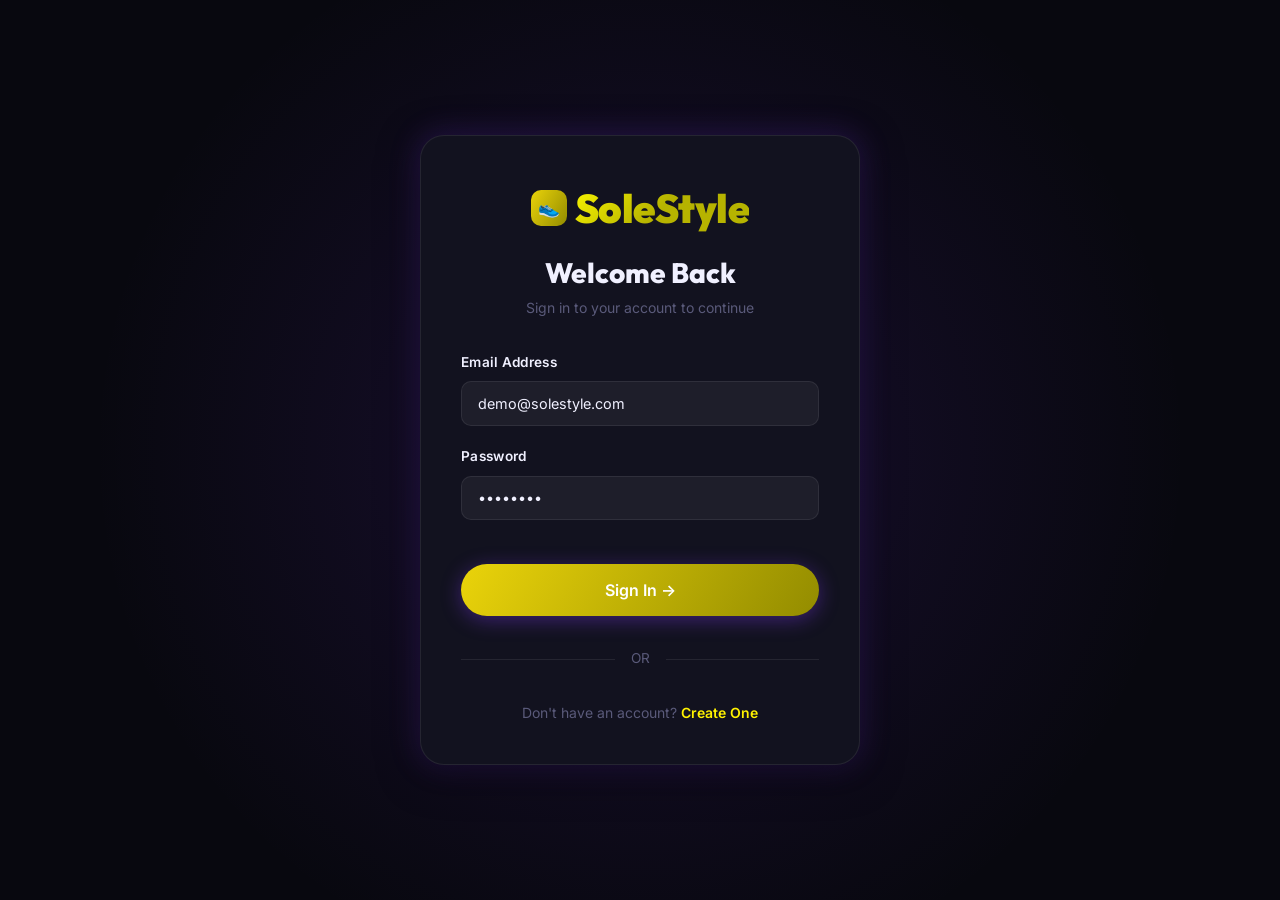
==== commit b98b59c5: "delete api from backend" ====
--- a/frontend/cart.html
+++ b/frontend/cart.html
@@ -106,7 +106,7 @@
           </a>
 
           <div style="text-align:center;margin-top:1.25rem">
-            <a href="products.html" style="font-size:0.85rem;color:var(--text-muted)">← Continue Shopping</a>
+            <a href="products.html" class="btn btn-primary btn-block btn-lg" id="continue-shopping-btn">Continue Shopping</a>
           </div>
         </div>
       </div>
--- a/frontend/css/global.css
+++ b/frontend/css/global.css
@@ -301,7 +301,7 @@
 .form-control {
   width: 100%;
   padding: 0.75rem 1rem;
-  background: rgba(255,255,255,0.05);
+  background: rgba(180, 80, 80, 0.05);
   border: 1px solid var(--border);
   border-radius: var(--radius-md);
   color: var(--text-primary);
@@ -313,6 +313,7 @@
 
 .form-control:focus {
   border-color: var(--accent-primary);
+  color: var(--text-primary);
   background-color: rgba(124, 58, 237, 0.08);
   box-shadow: 0 0 0 3px rgba(124, 58, 237, 0.15);
 }
@@ -321,7 +322,7 @@
 
 select.form-control option {
     background-color: var(--bg-card);
-    color: #ffffff;
+    color: rgba(255,255,255,0.05);;
 }
 
 select.form-control {
@@ -331,7 +332,144 @@
   background-repeat: no-repeat;
   background-position: right 1rem center;
   padding-right: 2.5rem;
-  background-color: rgba(255,255,255,0.05)
+  background-color: rgba(255,255,255,0.05);
+  color: var(--text-primary);
+}
+
+/* ================================
+   FORM GROUP
+================================ */
+
+.form-group {
+    margin-bottom: 1.25rem;
+}
+
+/* ================================
+   FORM LABEL
+================================ */
+
+.form-label {
+    display: block;
+    margin-bottom: 0.5rem;
+    color: var(--text-primary);
+    font-size: 0.85rem;
+    font-weight: 600;
+    letter-spacing: 0.3px;
+}
+
+/* ================================
+   FORM INPUT
+================================ */
+
+.form-control {
+    width: 100%;
+    box-sizing: border-box;
+    padding: 0.8rem 1rem;
+
+    background: rgba(255, 255, 255, 0.05);
+    border: 1px solid var(--border);
+
+    border-radius: 10px;
+
+    color: var(--text-primary);
+    font-family: 'Inter', sans-serif;
+    font-size: 0.9rem;
+
+    outline: none;
+
+    transition:
+        border-color 0.25s ease,
+        background 0.25s ease,
+        box-shadow 0.25s ease;
+}
+
+/* Placeholder */
+
+.form-control::placeholder {
+    color: var(--text-muted);
+    opacity: 0.8;
+}
+
+/* Focus */
+
+.form-control:focus {
+    border-color: var(--accent-primary);
+    background: rgba(124, 58, 237, 0.08);
+
+    box-shadow: 0 0 0 3px rgba(124, 58, 237, 0.12);
+}
+
+/* Hover */
+
+.form-control:hover {
+    border-color: rgba(124, 58, 237, 0.5);
+}
+
+/* ================================
+   GRID - 3 COLUMNS
+================================ */
+
+.grid-3 {
+    display: grid;
+    grid-template-columns: repeat(3, 1fr);
+    gap: 1rem;
+}
+
+/* ================================
+   PHONE INPUT
+================================ */
+
+input[type="tel"] {
+    letter-spacing: 0.5px;
+}
+
+/* ================================
+   PINCODE
+================================ */
+
+#pincode {
+    letter-spacing: 1px;
+}
+
+/* ================================
+   REQUIRED FIELD
+================================ */
+
+/* ================================
+   MOBILE RESPONSIVE
+================================ */
+
+@media (max-width: 768px) {
+
+    .grid-3 {
+        grid-template-columns: 1fr;
+        gap: 0;
+    }
+
+    .form-group {
+        margin-bottom: 1rem;
+    }
+
+    .form-control {
+        padding: 0.75rem 0.9rem;
+        font-size: 0.9rem;
+    }
+}
+
+/* ================================
+   SMALL MOBILE
+================================ */
+
+@media (max-width: 480px) {
+
+    .form-label {
+        font-size: 0.8rem;
+    }
+
+    .form-control {
+        border-radius: 8px;
+        padding: 0.7rem 0.85rem;
+    }
 }
 
 /* ===== DIVIDER ===== */
@@ -596,7 +734,7 @@
   margin-bottom: 3rem;
 }
 
-.footer-brand h3 {
+.footer-brand h2 {
   font-family: 'Outfit', sans-serif;
   font-size: 1.75rem;
   font-weight: 900;
